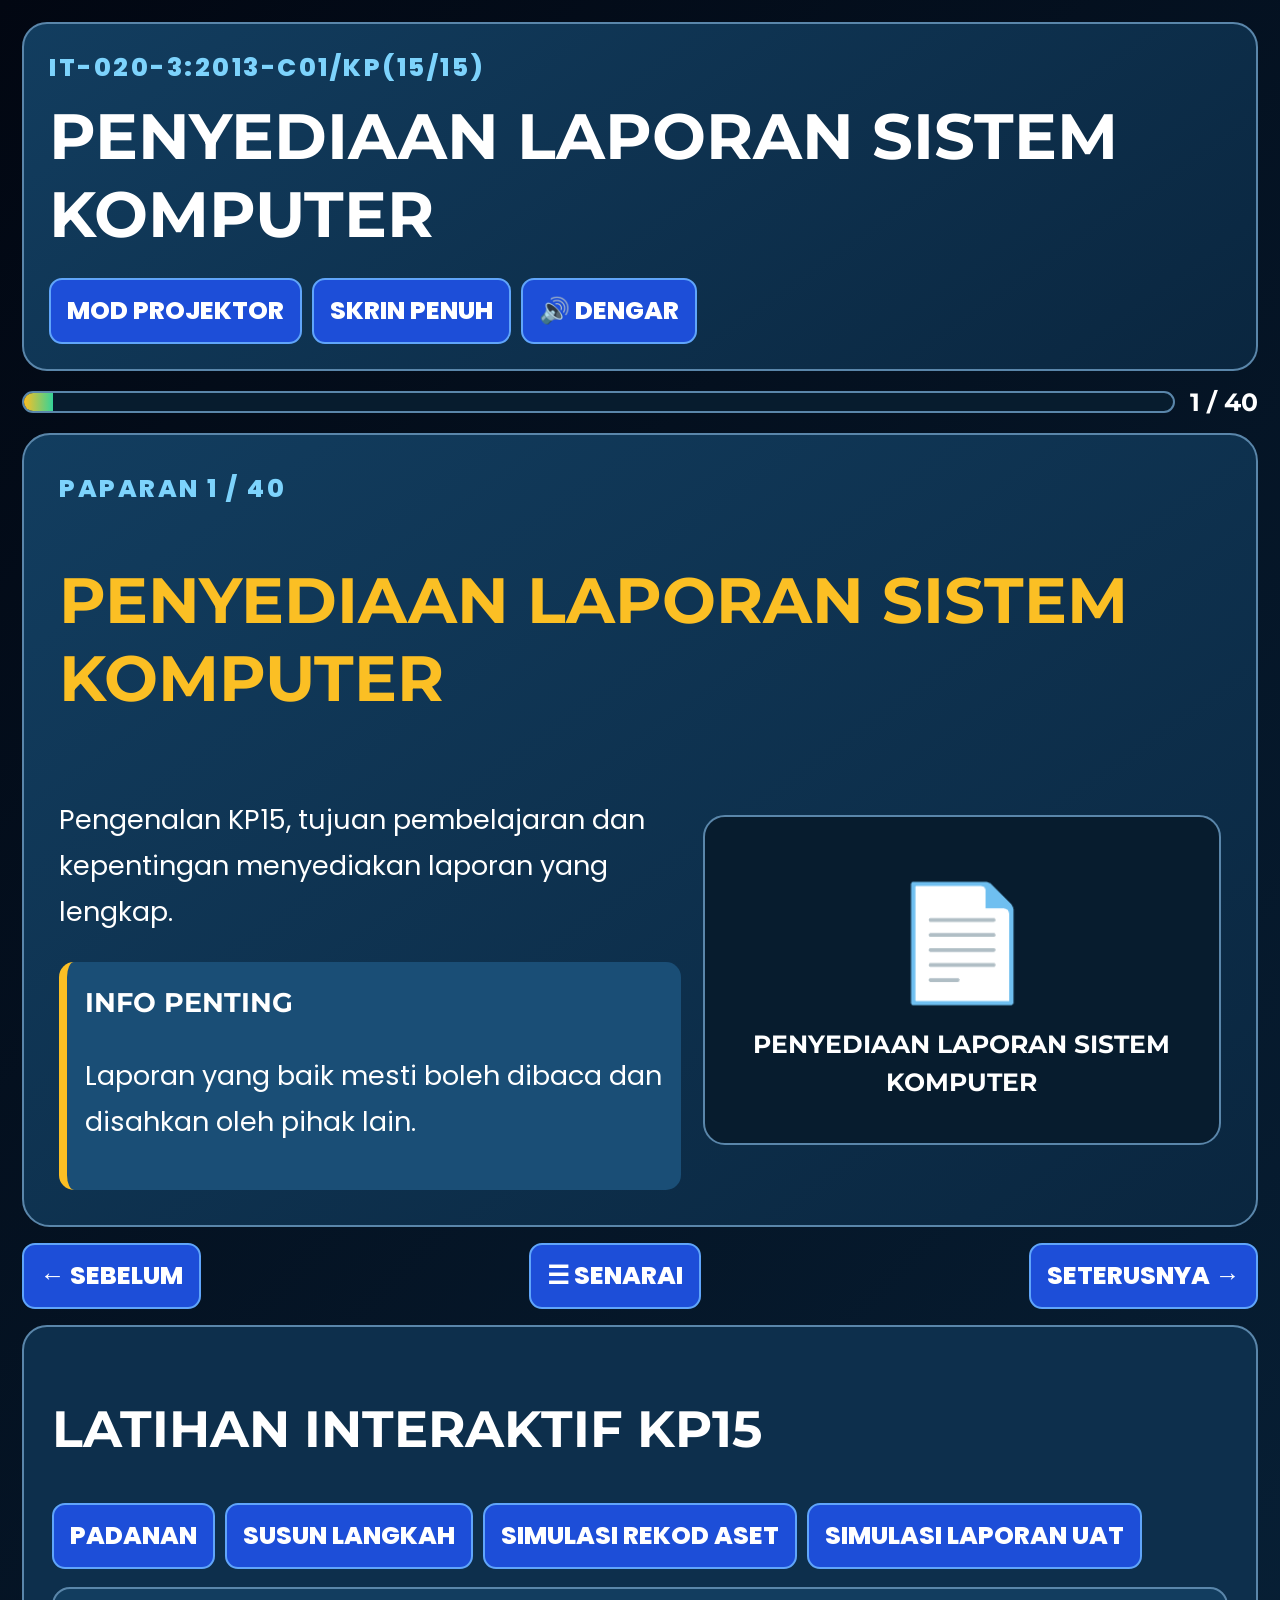
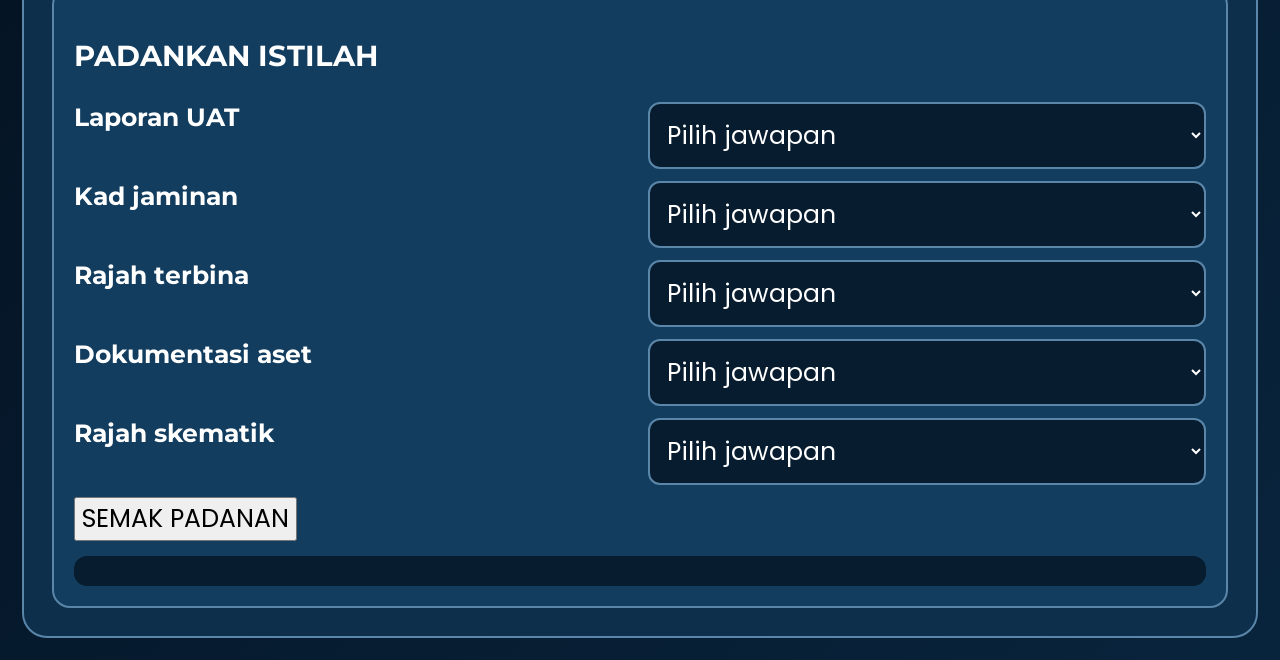
==== kp/index.html @ 7b213244 "add kp15" ====
<!DOCTYPE html><html lang="ms"><head><meta charset="UTF-8"><meta name="viewport" content="width=device-width,initial-scale=1"><title>KP15 - Penyediaan Laporan Sistem Komputer</title><link rel="preconnect" href="https://fonts.googleapis.com"><link rel="preconnect" href="https://fonts.gstatic.com" crossorigin><link href="https://fonts.googleapis.com/css2?family=Montserrat:wght@600;700;800&family=Poppins:wght@400;500;600;700&display=swap" rel="stylesheet"><link rel="stylesheet" href="style.css?v=1"></head><body><main class="kp-page"><header class="topbar"><div><p class="eyebrow">IT-020-3:2013-C01/KP(15/15)</p><h1>PENYEDIAAN LAPORAN SISTEM KOMPUTER</h1></div><div class="toolbar"><button onclick="toggleProjector()">MOD PROJEKTOR</button><button onclick="toggleFullscreen()">SKRIN PENUH</button><button onclick="speakCurrent()">🔊 DENGAR</button></div></header><section class="progress-wrap"><div class="progress"><span id="progressBar"></span></div><strong id="slideCounter">1 / 40</strong></section><section id="slideStage" class="slide-stage"></section><nav class="nav-controls"><button id="prevBtn" onclick="changeSlide(-1)">← SEBELUM</button><button onclick="showMenu()">☰ SENARAI</button><button id="nextBtn" onclick="changeSlide(1)">SETERUSNYA →</button></nav><section class="activity-panel"><h2>LATIHAN INTERAKTIF KP15</h2><div class="activity-tabs"><button onclick="showActivity('matching')">PADANAN</button><button onclick="showActivity('sequence')">SUSUN LANGKAH</button><button onclick="showActivity('asset')">SIMULASI REKOD ASET</button><button onclick="showActivity('uat')">SIMULASI LAPORAN UAT</button></div><div id="activityContent"></div></section><div id="menuModal" class="modal hidden"><div class="modal-card"><button class="close" onclick="hideMenu()">✕</button><h2>SENARAI 40 PAPARAN</h2><div id="slideMenu" class="slide-menu"></div></div></div></main><script src="script.js?v=1"></script></body></html>
---- kp/style.css ----
:root{--bg:#020712;--bg2:#08243c;--panel:#123d5f;--panel2:#1a4e76;--text:#fff;--muted:#e7f0f7;--orange:#fbbf24;--green:#34d399;--red:#fb7185;--border:#5a86aa;--font:25px}*{box-sizing:border-box}body{margin:0;font-family:Poppins,Arial,sans-serif;font-size:var(--font);color:var(--text);background:linear-gradient(135deg,var(--bg),var(--bg2))}body.projector{--font:31px}button,input,select,textarea{font:inherit}button{cursor:pointer}h1,h2,h3,strong{font-family:Montserrat,Arial,sans-serif}h1{font-size:clamp(2.6rem,5vw,5rem);margin:.15em 0}h2{font-size:clamp(2rem,4vw,3.5rem)}.kp-page{width:min(1600px,100%);margin:auto;padding:22px}.topbar{display:flex;justify-content:space-between;align-items:center;gap:16px;flex-wrap:wrap;padding:25px;border:2px solid var(--border);border-radius:25px;background:linear-gradient(145deg,#123d5f,#0a263f)}.eyebrow{margin:0;color:#7dd3fc;font-weight:800;letter-spacing:.1em}.toolbar,.activity-tabs{display:flex;gap:10px;flex-wrap:wrap}.toolbar button,.nav-controls button,.activity-tabs button{border:2px solid #60a5fa;border-radius:13px;padding:12px 16px;background:#1d4ed8;color:#fff;font-weight:800}.progress-wrap{display:flex;align-items:center;gap:15px;margin:16px 0}.progress{flex:1;height:22px;border:2px solid var(--border);border-radius:999px;background:#071c2e;overflow:hidden}.progress span{display:block;height:100%;width:2.5%;background:linear-gradient(90deg,var(--orange),var(--green));transition:.3s}.slide-stage{min-height:620px;padding:35px;border:2px solid var(--border);border-radius:28px;background:linear-gradient(145deg,#123d5f,#0a263f)}.slide-title{color:var(--orange);font-size:clamp(2.4rem,5vw,5rem)}.slide-grid{display:grid;grid-template-columns:1.2fr 1fr;gap:22px;align-items:center}.slide-content{font-size:1.08em;line-height:1.7}.visual{min-height:330px;display:grid;place-items:center;border:2px solid var(--border);border-radius:22px;background:#071c2e;text-align:center;padding:25px}.visual-icon{font-size:7rem}.info-box{margin-top:20px;padding:18px;border-left:8px solid var(--orange);border-radius:15px;background:#1a4e76}.nav-controls{display:flex;justify-content:space-between;gap:12px;margin:16px 0}.activity-panel{padding:28px;border:2px solid var(--border);border-radius:25px;background:#0d2f4c}.activity-card{margin-top:18px;padding:20px;border:2px solid var(--border);border-radius:18px;background:#123d5f}.match-row,.form-row{display:grid;grid-template-columns:1fr 1fr;gap:15px;margin:12px 0}select,input[type=text]{width:100%;padding:13px;border:2px solid var(--border);border-radius:12px;background:#071c2e;color:#fff}.sequence-list{display:grid;gap:10px}.sequence-item{display:flex;justify-content:space-between;gap:10px;padding:15px;border:2px solid var(--border);border-radius:13px;background:#1a4e76}.result{margin-top:15px;padding:15px;border-radius:13px;background:#071c2e}.modal{position:fixed;inset:0;z-index:100;display:grid;place-items:center;padding:20px;background:rgba(0,0,0,.75)}.hidden{display:none}.modal-card{position:relative;width:min(1200px,100%);max-height:90vh;overflow:auto;padding:28px;border:2px solid var(--border);border-radius:25px;background:#0d2f4c}.close{position:absolute;right:18px;top:18px;border:0;background:var(--red);color:#fff;border-radius:10px;padding:9px 13px}.slide-menu{display:grid;grid-template-columns:repeat(4,1fr);gap:10px}.slide-menu button{padding:13px;border:2px solid var(--border);border-radius:12px;background:#123d5f;color:#fff}@media(max-width:900px){.slide-grid{grid-template-columns:1fr}.slide-menu{grid-template-columns:repeat(2,1fr)}}@media(max-width:650px){:root{--font:20px}.kp-page{padding:10px}.match-row,.form-row{grid-template-columns:1fr}.nav-controls{flex-direction:column}.nav-controls button{width:100%}}
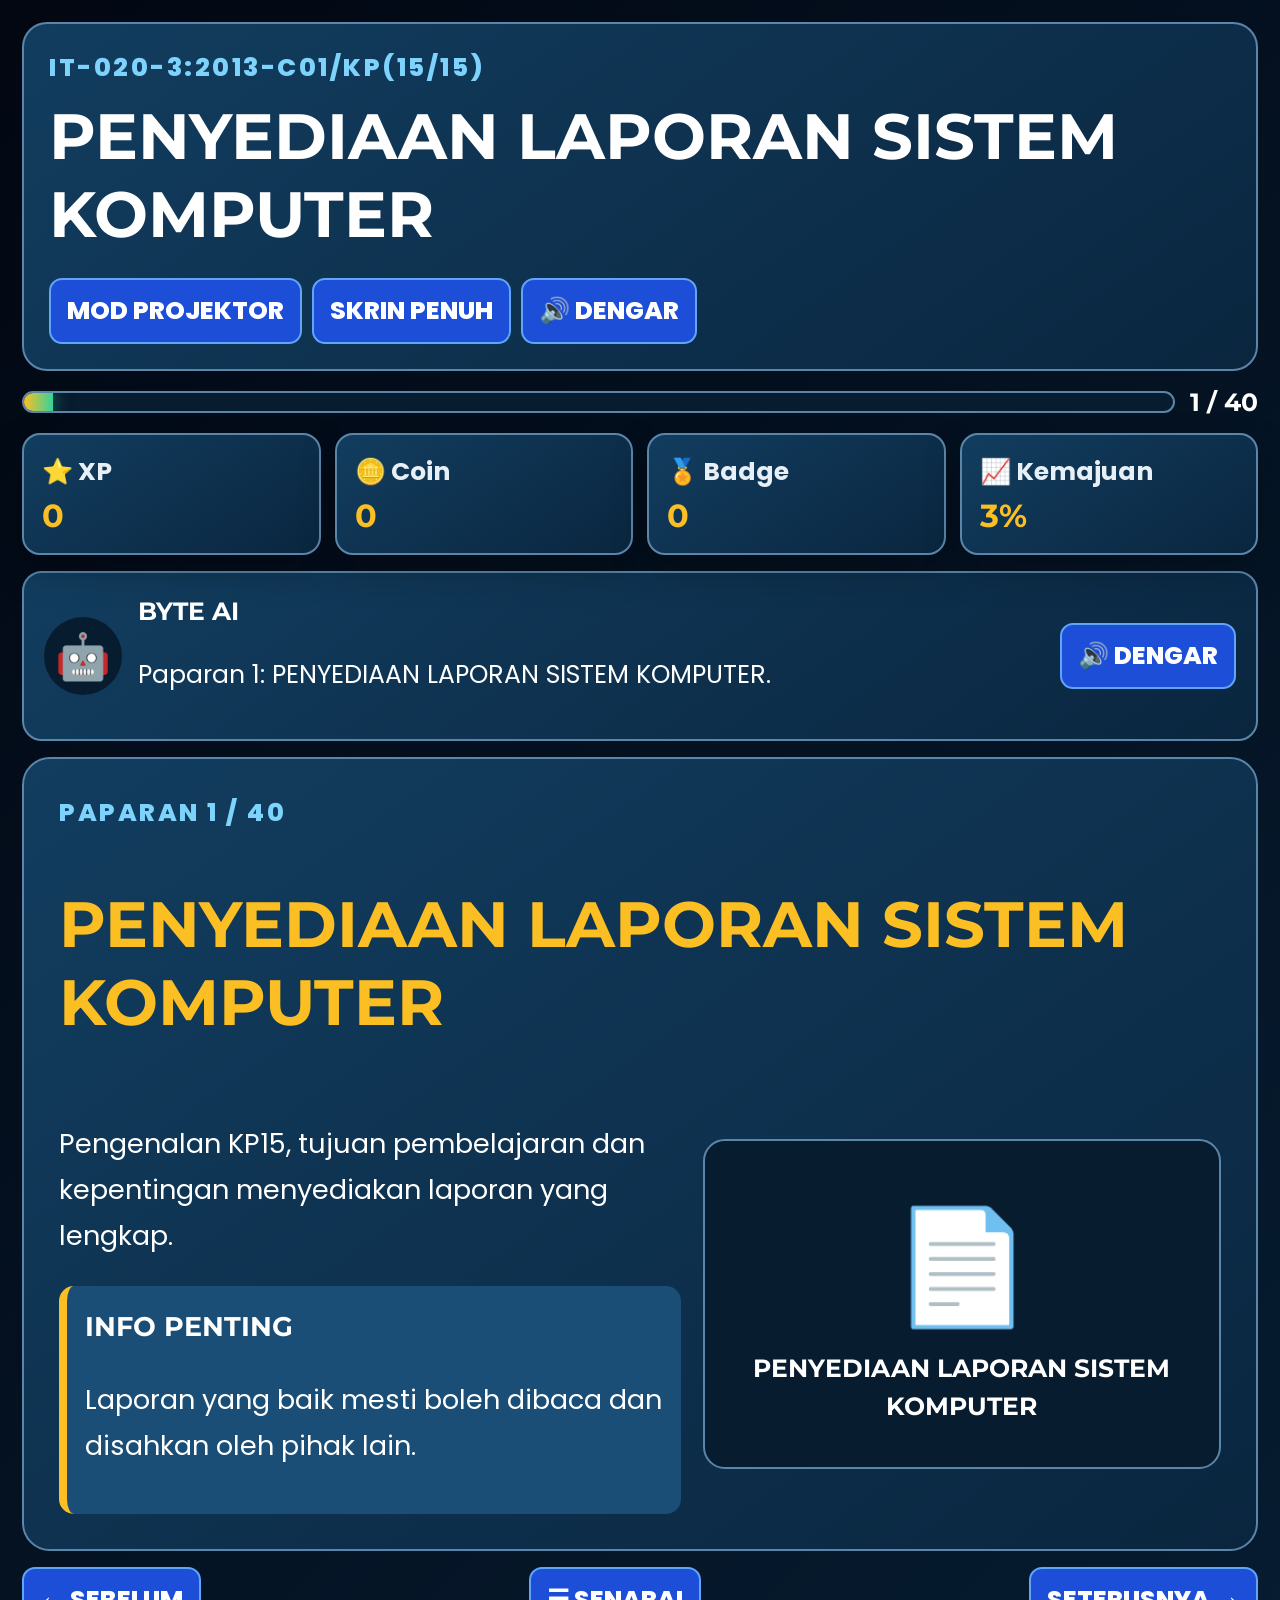
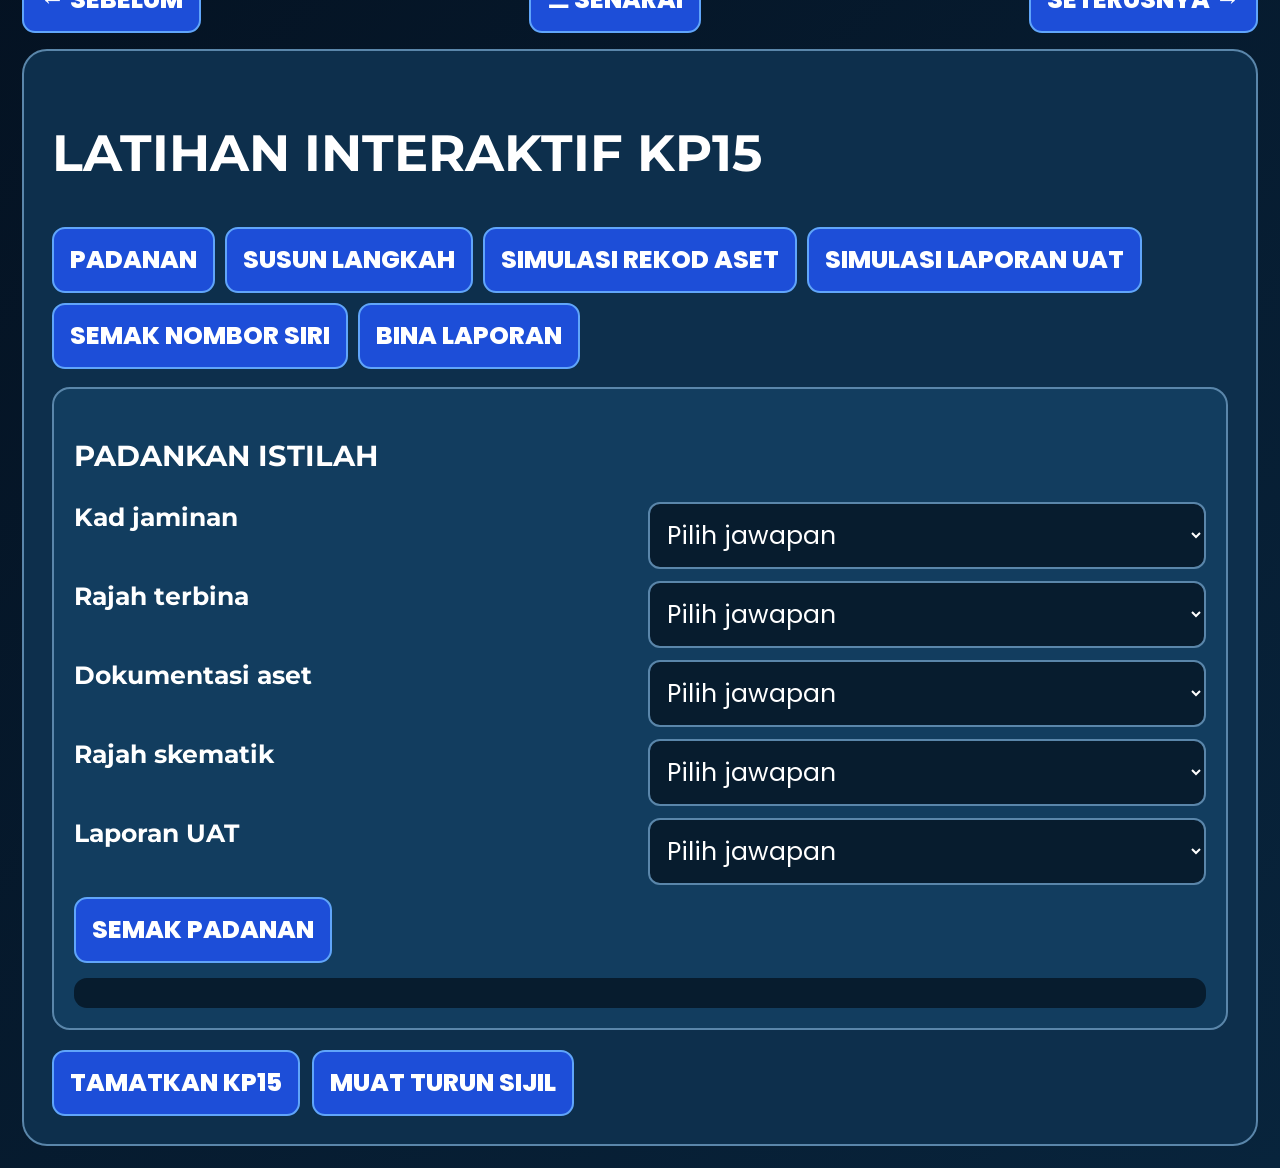
==== commit f41fde30: "update kp15 v2" ====
--- a/kp/index.html
+++ b/kp/index.html
@@ -1 +1,27 @@
-<!DOCTYPE html><html lang="ms"><head><meta charset="UTF-8"><meta name="viewport" content="width=device-width,initial-scale=1"><title>KP15 - Penyediaan Laporan Sistem Komputer</title><link rel="preconnect" href="https://fonts.googleapis.com"><link rel="preconnect" href="https://fonts.gstatic.com" crossorigin><link href="https://fonts.googleapis.com/css2?family=Montserrat:wght@600;700;800&family=Poppins:wght@400;500;600;700&display=swap" rel="stylesheet"><link rel="stylesheet" href="style.css?v=1"></head><body><main class="kp-page"><header class="topbar"><div><p class="eyebrow">IT-020-3:2013-C01/KP(15/15)</p><h1>PENYEDIAAN LAPORAN SISTEM KOMPUTER</h1></div><div class="toolbar"><button onclick="toggleProjector()">MOD PROJEKTOR</button><button onclick="toggleFullscreen()">SKRIN PENUH</button><button onclick="speakCurrent()">🔊 DENGAR</button></div></header><section class="progress-wrap"><div class="progress"><span id="progressBar"></span></div><strong id="slideCounter">1 / 40</strong></section><section id="slideStage" class="slide-stage"></section><nav class="nav-controls"><button id="prevBtn" onclick="changeSlide(-1)">← SEBELUM</button><button onclick="showMenu()">☰ SENARAI</button><button id="nextBtn" onclick="changeSlide(1)">SETERUSNYA →</button></nav><section class="activity-panel"><h2>LATIHAN INTERAKTIF KP15</h2><div class="activity-tabs"><button onclick="showActivity('matching')">PADANAN</button><button onclick="showActivity('sequence')">SUSUN LANGKAH</button><button onclick="showActivity('asset')">SIMULASI REKOD ASET</button><button onclick="showActivity('uat')">SIMULASI LAPORAN UAT</button></div><div id="activityContent"></div></section><div id="menuModal" class="modal hidden"><div class="modal-card"><button class="close" onclick="hideMenu()">✕</button><h2>SENARAI 40 PAPARAN</h2><div id="slideMenu" class="slide-menu"></div></div></div></main><script src="script.js?v=1"></script></body></html>+<!DOCTYPE html><html lang="ms"><head><meta charset="UTF-8"><meta name="viewport" content="width=device-width,initial-scale=1"><title>KP15 - Penyediaan Laporan Sistem Komputer</title><link rel="preconnect" href="https://fonts.googleapis.com"><link rel="preconnect" href="https://fonts.gstatic.com" crossorigin><link href="https://fonts.googleapis.com/css2?family=Montserrat:wght@600;700;800&family=Poppins:wght@400;500;600;700&display=swap" rel="stylesheet"><link rel="stylesheet" href="style.css?v=1"></head><body><main class="kp-page"><header class="topbar"><div><p class="eyebrow">IT-020-3:2013-C01/KP(15/15)</p><h1>PENYEDIAAN LAPORAN SISTEM KOMPUTER</h1></div><div class="toolbar"><button onclick="toggleProjector()">MOD PROJEKTOR</button><button onclick="toggleFullscreen()">SKRIN PENUH</button><button onclick="speakCurrent()">🔊 DENGAR</button></div></header><section class="progress-wrap">
+      <div class="progress"><span id="progressBar"></span></div>
+      <strong id="slideCounter">1 / 40</strong>
+    </section>
+
+    <section class="stats-grid">
+      <article class="stat-card"><span>⭐ XP</span><strong id="xpValue">0</strong></article>
+      <article class="stat-card"><span>🪙 Coin</span><strong id="coinValue">0</strong></article>
+      <article class="stat-card"><span>🏅 Badge</span><strong id="badgeValue">0</strong></article>
+      <article class="stat-card"><span>📈 Kemajuan</span><strong id="progressValue">0%</strong></article>
+    </section>
+
+    <section class="byte-panel">
+      <div class="byte-avatar">🤖</div>
+      <div>
+        <strong>BYTE AI</strong>
+        <p id="byteMessage">Saya akan membantu anda menyediakan laporan sistem komputer langkah demi langkah.</p>
+      </div>
+      <button onclick="speakByte()">🔊 DENGAR</button>
+    </section><section id="slideStage" class="slide-stage"></section><nav class="nav-controls"><button id="prevBtn" onclick="changeSlide(-1)">← SEBELUM</button><button onclick="showMenu()">☰ SENARAI</button><button id="nextBtn" onclick="changeSlide(1)">SETERUSNYA →</button></nav><section class="activity-panel"><h2>LATIHAN INTERAKTIF KP15</h2><div class="activity-tabs"><button onclick="showActivity('matching')">PADANAN</button><button onclick="showActivity('sequence')">SUSUN LANGKAH</button><button onclick="showActivity('asset')">SIMULASI REKOD ASET</button><button onclick="showActivity('uat')">SIMULASI LAPORAN UAT</button>
+        <button onclick="showActivity('serial')">SEMAK NOMBOR SIRI</button>
+        <button onclick="showActivity('report')">BINA LAPORAN</button></div><div id="activityContent"></div>
+      <div class="completion-actions">
+        <button onclick="completeKP15()">TAMATKAN KP15</button>
+        <button onclick="downloadCertificate()">MUAT TURUN SIJIL</button>
+      </div>
+    </section><div id="menuModal" class="modal hidden"><div class="modal-card"><button class="close" onclick="hideMenu()">✕</button><h2>SENARAI 40 PAPARAN</h2><div id="slideMenu" class="slide-menu"></div></div></div></main><script src="script.js?v=1"></script></body></html>
--- a/kp/style.css
+++ b/kp/style.css
@@ -1 +1,106 @@
-:root{--bg:#020712;--bg2:#08243c;--panel:#123d5f;--panel2:#1a4e76;--text:#fff;--muted:#e7f0f7;--orange:#fbbf24;--green:#34d399;--red:#fb7185;--border:#5a86aa;--font:25px}*{box-sizing:border-box}body{margin:0;font-family:Poppins,Arial,sans-serif;font-size:var(--font);color:var(--text);background:linear-gradient(135deg,var(--bg),var(--bg2))}body.projector{--font:31px}button,input,select,textarea{font:inherit}button{cursor:pointer}h1,h2,h3,strong{font-family:Montserrat,Arial,sans-serif}h1{font-size:clamp(2.6rem,5vw,5rem);margin:.15em 0}h2{font-size:clamp(2rem,4vw,3.5rem)}.kp-page{width:min(1600px,100%);margin:auto;padding:22px}.topbar{display:flex;justify-content:space-between;align-items:center;gap:16px;flex-wrap:wrap;padding:25px;border:2px solid var(--border);border-radius:25px;background:linear-gradient(145deg,#123d5f,#0a263f)}.eyebrow{margin:0;color:#7dd3fc;font-weight:800;letter-spacing:.1em}.toolbar,.activity-tabs{display:flex;gap:10px;flex-wrap:wrap}.toolbar button,.nav-controls button,.activity-tabs button{border:2px solid #60a5fa;border-radius:13px;padding:12px 16px;background:#1d4ed8;color:#fff;font-weight:800}.progress-wrap{display:flex;align-items:center;gap:15px;margin:16px 0}.progress{flex:1;height:22px;border:2px solid var(--border);border-radius:999px;background:#071c2e;overflow:hidden}.progress span{display:block;height:100%;width:2.5%;background:linear-gradient(90deg,var(--orange),var(--green));transition:.3s}.slide-stage{min-height:620px;padding:35px;border:2px solid var(--border);border-radius:28px;background:linear-gradient(145deg,#123d5f,#0a263f)}.slide-title{color:var(--orange);font-size:clamp(2.4rem,5vw,5rem)}.slide-grid{display:grid;grid-template-columns:1.2fr 1fr;gap:22px;align-items:center}.slide-content{font-size:1.08em;line-height:1.7}.visual{min-height:330px;display:grid;place-items:center;border:2px solid var(--border);border-radius:22px;background:#071c2e;text-align:center;padding:25px}.visual-icon{font-size:7rem}.info-box{margin-top:20px;padding:18px;border-left:8px solid var(--orange);border-radius:15px;background:#1a4e76}.nav-controls{display:flex;justify-content:space-between;gap:12px;margin:16px 0}.activity-panel{padding:28px;border:2px solid var(--border);border-radius:25px;background:#0d2f4c}.activity-card{margin-top:18px;padding:20px;border:2px solid var(--border);border-radius:18px;background:#123d5f}.match-row,.form-row{display:grid;grid-template-columns:1fr 1fr;gap:15px;margin:12px 0}select,input[type=text]{width:100%;padding:13px;border:2px solid var(--border);border-radius:12px;background:#071c2e;color:#fff}.sequence-list{display:grid;gap:10px}.sequence-item{display:flex;justify-content:space-between;gap:10px;padding:15px;border:2px solid var(--border);border-radius:13px;background:#1a4e76}.result{margin-top:15px;padding:15px;border-radius:13px;background:#071c2e}.modal{position:fixed;inset:0;z-index:100;display:grid;place-items:center;padding:20px;background:rgba(0,0,0,.75)}.hidden{display:none}.modal-card{position:relative;width:min(1200px,100%);max-height:90vh;overflow:auto;padding:28px;border:2px solid var(--border);border-radius:25px;background:#0d2f4c}.close{position:absolute;right:18px;top:18px;border:0;background:var(--red);color:#fff;border-radius:10px;padding:9px 13px}.slide-menu{display:grid;grid-template-columns:repeat(4,1fr);gap:10px}.slide-menu button{padding:13px;border:2px solid var(--border);border-radius:12px;background:#123d5f;color:#fff}@media(max-width:900px){.slide-grid{grid-template-columns:1fr}.slide-menu{grid-template-columns:repeat(2,1fr)}}@media(max-width:650px){:root{--font:20px}.kp-page{padding:10px}.match-row,.form-row{grid-template-columns:1fr}.nav-controls{flex-direction:column}.nav-controls button{width:100%}}+:root{--bg:#020712;--bg2:#08243c;--panel:#123d5f;--panel2:#1a4e76;--text:#fff;--muted:#e7f0f7;--orange:#fbbf24;--green:#34d399;--red:#fb7185;--border:#5a86aa;--font:25px}*{box-sizing:border-box}body{margin:0;font-family:Poppins,Arial,sans-serif;font-size:var(--font);color:var(--text);background:linear-gradient(135deg,var(--bg),var(--bg2))}body.projector{--font:31px}button,input,select,textarea{font:inherit}button{cursor:pointer}h1,h2,h3,strong{font-family:Montserrat,Arial,sans-serif}h1{font-size:clamp(2.6rem,5vw,5rem);margin:.15em 0}h2{font-size:clamp(2rem,4vw,3.5rem)}.kp-page{width:min(1600px,100%);margin:auto;padding:22px}.topbar{display:flex;justify-content:space-between;align-items:center;gap:16px;flex-wrap:wrap;padding:25px;border:2px solid var(--border);border-radius:25px;background:linear-gradient(145deg,#123d5f,#0a263f)}.eyebrow{margin:0;color:#7dd3fc;font-weight:800;letter-spacing:.1em}.toolbar,.activity-tabs{display:flex;gap:10px;flex-wrap:wrap}.toolbar button,.nav-controls button,.activity-tabs button{border:2px solid #60a5fa;border-radius:13px;padding:12px 16px;background:#1d4ed8;color:#fff;font-weight:800}.progress-wrap{display:flex;align-items:center;gap:15px;margin:16px 0}.progress{flex:1;height:22px;border:2px solid var(--border);border-radius:999px;background:#071c2e;overflow:hidden}.progress span{display:block;height:100%;width:2.5%;background:linear-gradient(90deg,var(--orange),var(--green));transition:.3s}.slide-stage{min-height:620px;padding:35px;border:2px solid var(--border);border-radius:28px;background:linear-gradient(145deg,#123d5f,#0a263f)}.slide-title{color:var(--orange);font-size:clamp(2.4rem,5vw,5rem)}.slide-grid{display:grid;grid-template-columns:1.2fr 1fr;gap:22px;align-items:center}.slide-content{font-size:1.08em;line-height:1.7}.visual{min-height:330px;display:grid;place-items:center;border:2px solid var(--border);border-radius:22px;background:#071c2e;text-align:center;padding:25px}.visual-icon{font-size:7rem}.info-box{margin-top:20px;padding:18px;border-left:8px solid var(--orange);border-radius:15px;background:#1a4e76}.nav-controls{display:flex;justify-content:space-between;gap:12px;margin:16px 0}.activity-panel{padding:28px;border:2px solid var(--border);border-radius:25px;background:#0d2f4c}.activity-card{margin-top:18px;padding:20px;border:2px solid var(--border);border-radius:18px;background:#123d5f}.match-row,.form-row{display:grid;grid-template-columns:1fr 1fr;gap:15px;margin:12px 0}select,input[type=text]{width:100%;padding:13px;border:2px solid var(--border);border-radius:12px;background:#071c2e;color:#fff}.sequence-list{display:grid;gap:10px}.sequence-item{display:flex;justify-content:space-between;gap:10px;padding:15px;border:2px solid var(--border);border-radius:13px;background:#1a4e76}.result{margin-top:15px;padding:15px;border-radius:13px;background:#071c2e}.modal{position:fixed;inset:0;z-index:100;display:grid;place-items:center;padding:20px;background:rgba(0,0,0,.75)}.hidden{display:none}.modal-card{position:relative;width:min(1200px,100%);max-height:90vh;overflow:auto;padding:28px;border:2px solid var(--border);border-radius:25px;background:#0d2f4c}.close{position:absolute;right:18px;top:18px;border:0;background:var(--red);color:#fff;border-radius:10px;padding:9px 13px}.slide-menu{display:grid;grid-template-columns:repeat(4,1fr);gap:10px}.slide-menu button{padding:13px;border:2px solid var(--border);border-radius:12px;background:#123d5f;color:#fff}@media(max-width:900px){.slide-grid{grid-template-columns:1fr}.slide-menu{grid-template-columns:repeat(2,1fr)}}@media(max-width:650px){:root{--font:20px}.kp-page{padding:10px}.match-row,.form-row{grid-template-columns:1fr}.nav-controls{flex-direction:column}.nav-controls button{width:100%}}
+/* FASA 2 PREMIUM */
+.stats-grid{
+  display:grid;
+  grid-template-columns:repeat(4,1fr);
+  gap:14px;
+  margin:16px 0
+}
+.stat-card{
+  padding:18px;
+  border:2px solid var(--border);
+  border-radius:18px;
+  background:linear-gradient(145deg,#123d5f,#0a263f);
+  box-shadow:0 16px 36px rgba(0,0,0,.25)
+}
+.stat-card span{
+  display:block;
+  color:var(--muted);
+  font-weight:700
+}
+.stat-card strong{
+  display:block;
+  margin-top:5px;
+  color:var(--orange);
+  font-size:2rem
+}
+.byte-panel{
+  display:grid;
+  grid-template-columns:auto 1fr auto;
+  gap:16px;
+  align-items:center;
+  margin:16px 0;
+  padding:20px;
+  border:2px solid var(--border);
+  border-radius:20px;
+  background:linear-gradient(145deg,#123d5f,#0a263f)
+}
+.byte-avatar{
+  width:78px;
+  height:78px;
+  display:grid;
+  place-items:center;
+  border-radius:50%;
+  background:#071c2e;
+  font-size:2.8rem;
+  animation:byteFloat 2.4s ease-in-out infinite
+}
+@keyframes byteFloat{
+  0%,100%{transform:translateY(0)}
+  50%{transform:translateY(-8px)}
+}
+.byte-panel button,.completion-actions button,.activity-card button{
+  border:2px solid #60a5fa;
+  border-radius:13px;
+  padding:12px 16px;
+  background:#1d4ed8;
+  color:#fff;
+  font-weight:800
+}
+.slide-card,.slide-stage article{
+  animation:premiumEnter .45s cubic-bezier(.2,.8,.2,1)
+}
+@keyframes premiumEnter{
+  from{opacity:0;transform:translateY(22px) scale(.985)}
+  to{opacity:1;transform:none}
+}
+.visual-icon{
+  animation:iconPulse 2.2s ease-in-out infinite
+}
+@keyframes iconPulse{
+  0%,100%{transform:scale(1)}
+  50%{transform:scale(1.07)}
+}
+.progress span{
+  box-shadow:0 0 18px rgba(52,211,153,.55)
+}
+.completion-actions{
+  display:flex;
+  gap:12px;
+  flex-wrap:wrap;
+  margin-top:20px
+}
+.report-preview{
+  margin-top:18px;
+  padding:20px;
+  border:2px dashed var(--orange);
+  border-radius:16px;
+  background:#071c2e;
+  white-space:pre-wrap
+}
+.success-flash{
+  animation:flashSuccess .7s ease
+}
+@keyframes flashSuccess{
+  0%{box-shadow:0 0 0 rgba(52,211,153,0)}
+  50%{box-shadow:0 0 35px rgba(52,211,153,.75)}
+  100%{box-shadow:0 0 0 rgba(52,211,153,0)}
+}
+@media(max-width:900px){
+  .stats-grid{grid-template-columns:repeat(2,1fr)}
+}
+@media(max-width:650px){
+  .stats-grid{grid-template-columns:1fr}
+  .byte-panel{grid-template-columns:1fr;text-align:center}
+  .byte-avatar{margin:auto}
+}
